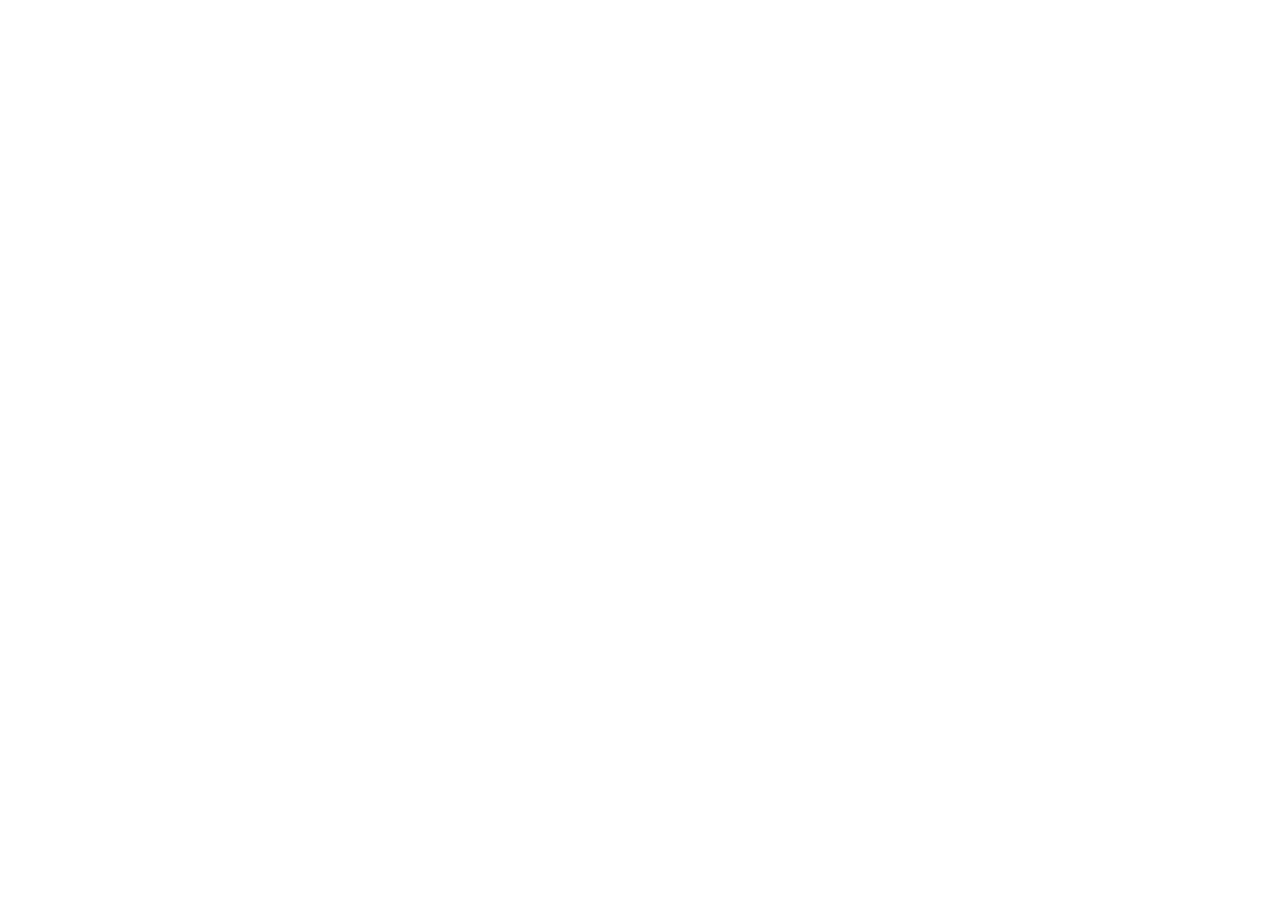
==== task 3/index.html @ b7dae140 "Initial commit" ====
<!DOCTYPE html>
<html lang="en">
<head>
    <meta charset="UTF-8">
    <meta name="viewport" content="width=device-width, initial-scale=1.0">
    <title>Calculator</title>
</head>
<body>
    
</body>
</html>
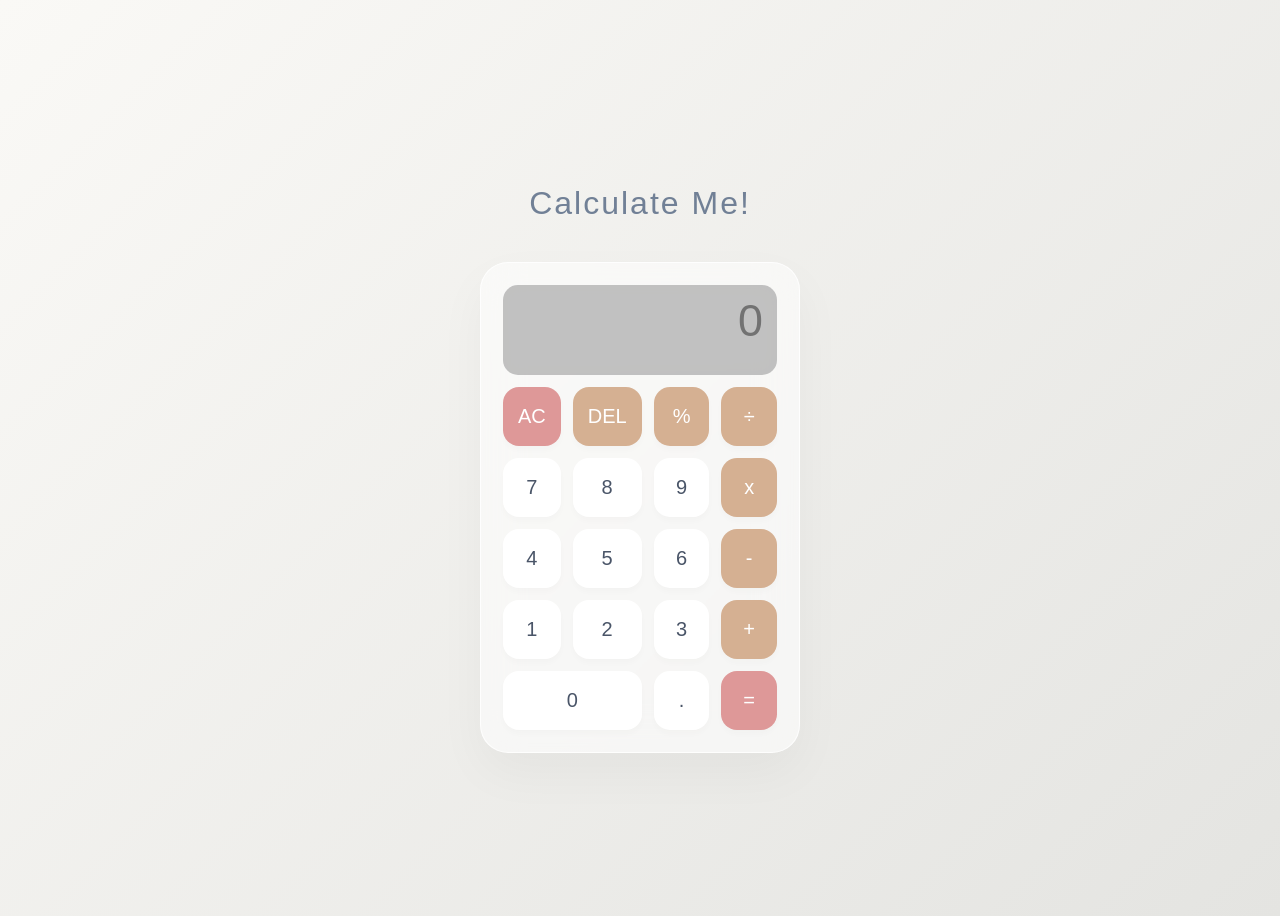
==== commit 17c08169: "Task3 completed" ====
--- a/task 3/index.html
+++ b/task 3/index.html
@@ -1,11 +1,45 @@
-<!DOCTYPE html>
+<!doctype html>
 <html lang="en">
-<head>
-    <meta charset="UTF-8">
-    <meta name="viewport" content="width=device-width, initial-scale=1.0">
+  <head>
+    <meta charset="UTF-8" />
+    <meta name="viewport" content="width=device-width, initial-scale=1.0" />
     <title>Calculator</title>
-</head>
-<body>
-    
-</body>
+    <link rel="stylesheet" href="style.css" />
+  </head>
+
+  <body>
+    <div class="container">
+      <h1>Calculate Me!</h1>
+
+      <div class="calculator" id="calculator">
+        <div class="display" id="display">0</div>
+
+        <button class="action" data-value="AC">AC</button>
+        <button class="operator" data-value="DEL">DEL</button>
+        <button class="operator" data-value="%">%</button>
+        <button class="operator" data-value="/">÷</button>
+
+        <button class="number" data-value="7">7</button>
+        <button class="number" data-value="8">8</button>
+        <button class="number" data-value="9">9</button>
+        <button class="operator" data-value="*">x</button>
+
+        <button class="number" data-value="4">4</button>
+        <button class="number" data-value="5">5</button>
+        <button class="number" data-value="6">6</button>
+        <button class="operator" data-value="-">-</button>
+
+        <button class="number" data-value="1">1</button>
+        <button class="number" data-value="2">2</button>
+        <button class="number" data-value="3">3</button>
+        <button class="operator" data-value="+">+</button>
+
+        <button class="number span-2" data-value="0">0</button>
+        <button class="number" data-value=".">.</button>
+        <button class="action" data-value="=">=</button>
+      </div>
+    </div>
+
+    <script src="script.js"></script> 
+  </body>
 </html>
--- a/task 3/style.css
+++ b/task 3/style.css
@@ -0,0 +1,108 @@
+body {
+  background: linear-gradient(135deg, #faf9f6, #e4e4e1);
+  display: flex;
+  justify-content: center;
+  align-items: center;
+  height: 100vh;
+  font-family: "Poppins", sans-serif;
+  color: #333;
+}
+
+/* Container */
+.container {
+  width: 320px;
+}
+
+/* Title */
+h1 {
+  text-align: center;
+  color: #718096; 
+  margin-bottom: 40px;
+  letter-spacing: 2px;
+  font-weight: 300;
+}
+
+/* Calculator Effect */
+.calculator {
+  background: rgba(255, 255, 255, 0.55);
+  backdrop-filter: blur(20px);
+  -webkit-backdrop-filter: blur(20px);
+  padding: 22px;
+  border-radius: 28px;
+  border: 1px solid rgba(255, 255, 255, 0.8); 
+  display: grid;
+  grid-template-columns: repeat(4, 1fr);
+  gap: 12px;
+  box-shadow: 0 20px 50px rgba(0, 0, 0, 0.04); 
+}
+
+/* Display */
+.display {
+  grid-column: span 4;
+  background: rgba(153, 153, 153, 0.6);
+  border-radius: 15px;
+  color: #727272;
+  backdrop-filter: blur(10px);
+  font-size: 2.8rem;
+  padding: 10px 15px;
+  text-align: right;
+  min-height: 70px;
+  font-weight: 300;
+  letter-spacing: -1px;
+}
+
+/* Buttons Base */
+button {
+  padding: 18px 15px;
+  font-size: 1.25rem;
+  border: none;
+  border-radius: 16px;
+  cursor: pointer;
+  font-weight: 500;
+  transition: all 0.2s cubic-bezier(0.4, 0, 0.2, 1); 
+  box-shadow: 0 4px 6px rgba(0, 0, 0, 0.02);
+}
+
+/* Click Animation */
+button:active {
+  transform: scale(0.96);
+  box-shadow: 0 2px 4px rgba(0, 0, 0, 0.01);
+}
+
+/* Number Buttons */
+.number {
+  background: #ffffff;
+  color: #4a5568;
+}
+
+/* Operator Buttons */
+.operator {
+  background: #d5b092; 
+  color: #ffffff;
+}
+
+/* Action Buttons */
+.action {
+  background: #de9898;
+  color: #ffffff;
+}
+
+/* Span */
+.span-2 {
+  grid-column: span 2;
+}
+
+/* Hover Effects */
+.number:hover {
+  background: #fdfdfd;
+  box-shadow: 0 8px 15px rgba(0, 0, 0, 0.04);
+  transform: translateY(-1px);
+}
+
+.operator:hover {
+  background: #cbb9ab;
+}
+
+.action:hover {
+  background: #d6a7a7;
+}
